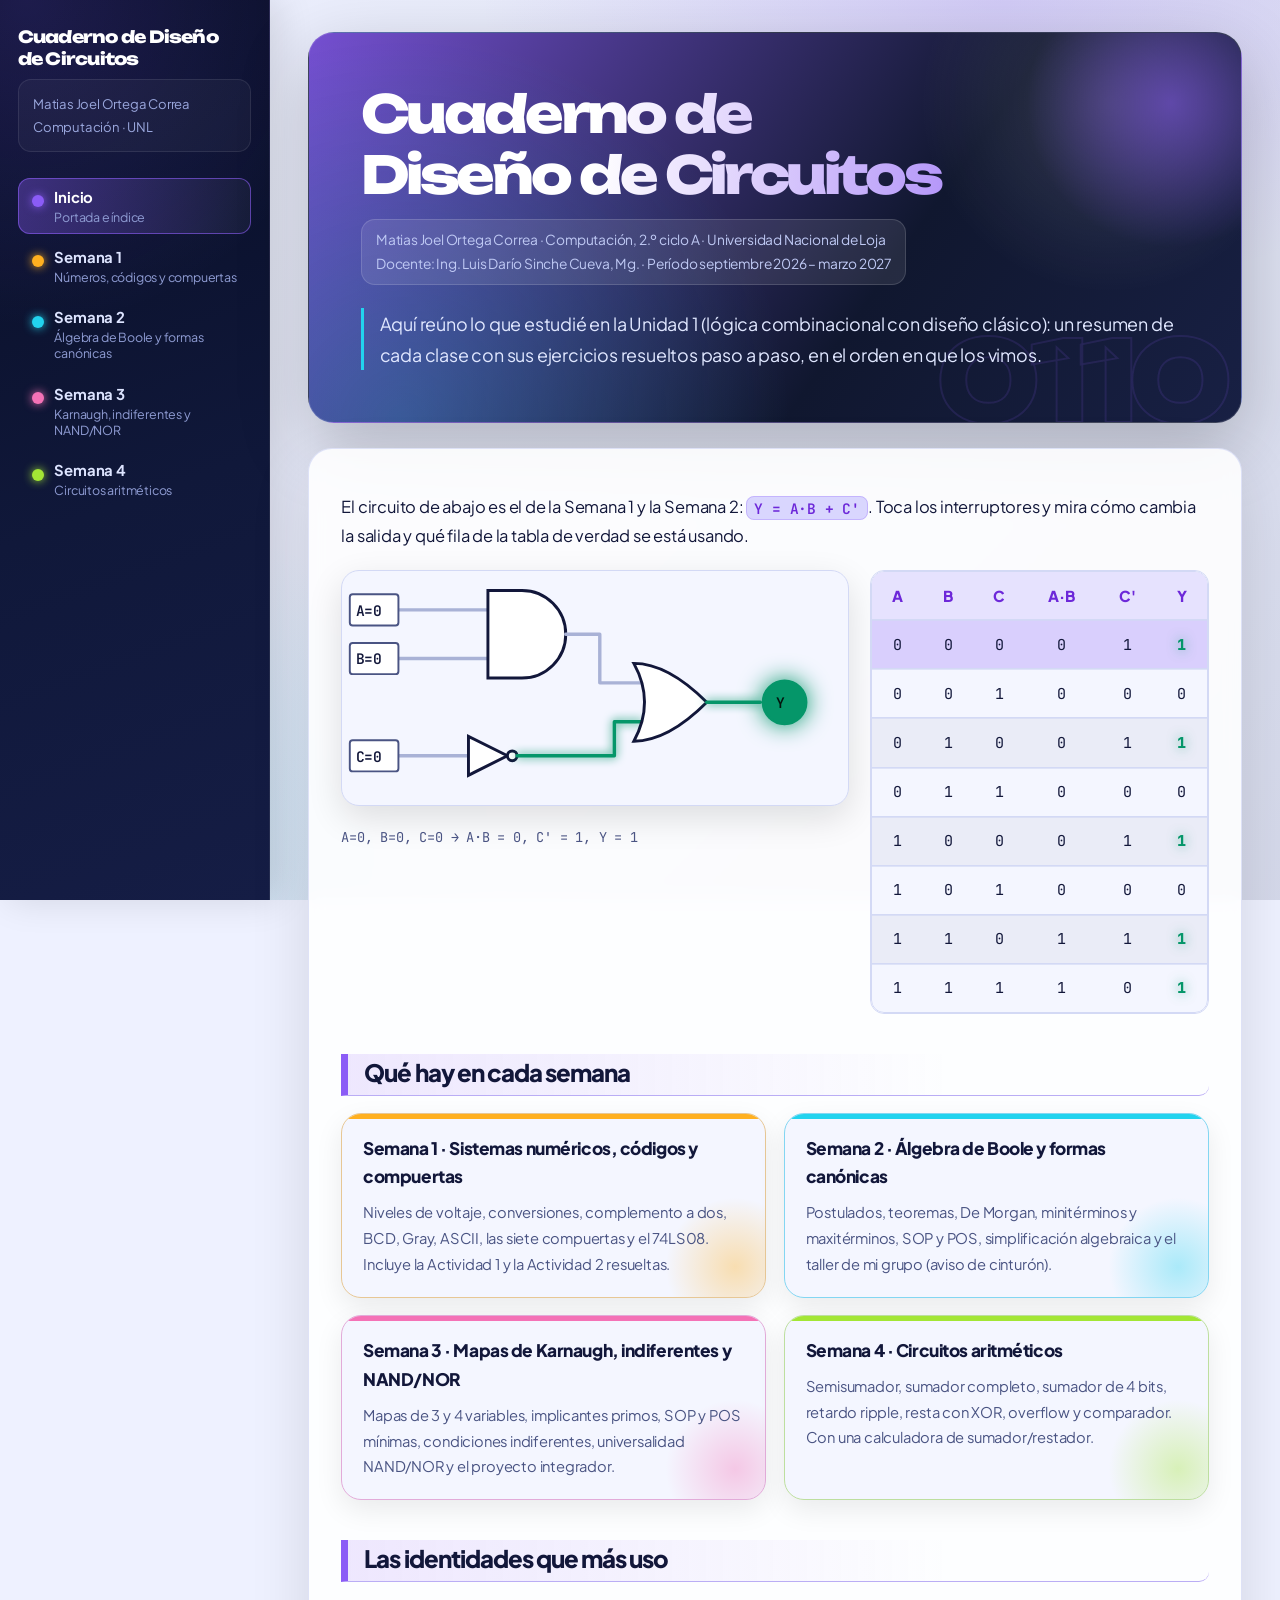
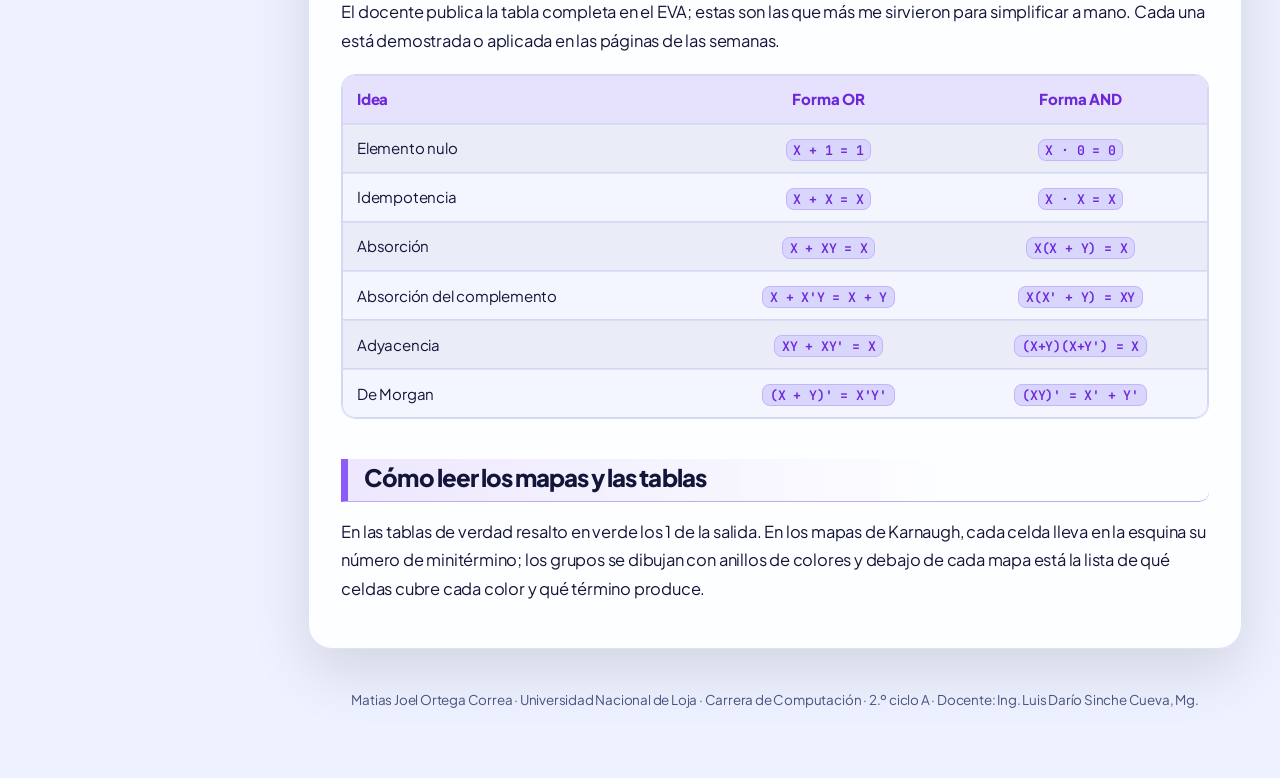
==== index.html @ 9ac65015 "Add files via upload" ====
<!DOCTYPE html>
<html lang="es">
<head>
<meta charset="utf-8">
<meta name="viewport" content="width=device-width, initial-scale=1">
<title>Inicio · Cuaderno de Diseño de Circuitos</title>
<meta name="description" content="Cuaderno de resumen de Diseño de Circuitos (UNL, Computación): Unidad 1, semanas 1 a 4, con ejercicios resueltos.">
<link rel="preconnect" href="https://fonts.googleapis.com">
<link rel="preconnect" href="https://fonts.gstatic.com" crossorigin>
<link href="https://fonts.googleapis.com/css2?family=JetBrains+Mono:wght@400;600;800&family=Plus+Jakarta+Sans:wght@400;500;700;800&family=Unbounded:wght@600;800&display=swap" rel="stylesheet">
<link rel="stylesheet" href="assets/style.css">
</head>
<body class="w0">
<div class="layout">
<aside class="side">
<a class="brand" href="index.html">Cuaderno de Diseño de Circuitos</a>
<p class="who">Matias Joel Ortega Correa<br>Computación · UNL</p>
<nav aria-label="Semanas"><a href="index.html" aria-current="page">Inicio<small>Portada e índice</small></a><a href="semana-1.html">Semana 1<small>Números, códigos y compuertas</small></a><a href="semana-2.html">Semana 2<small>Álgebra de Boole y formas canónicas</small></a><a href="semana-3.html">Semana 3<small>Karnaugh, indiferentes y NAND/NOR</small></a><a href="semana-4.html">Semana 4<small>Circuitos aritméticos</small></a></nav>
</aside>
<div class="main">
<main class="sheet">
<header class="banner"><span class="num" aria-hidden="true">0110</span><h1>Cuaderno de Diseño de Circuitos</h1>
<p class="meta">Matias Joel Ortega Correa · Computación, 2.º ciclo A · Universidad Nacional de Loja<br>Docente: Ing. Luis Darío Sinche Cueva, Mg. · Período septiembre 2026 – marzo 2027</p>
<p class="lead">Aquí reúno lo que estudié en la Unidad 1 (lógica combinacional con diseño clásico): un resumen de cada clase con sus ejercicios resueltos paso a paso, en el orden en que los vimos.</p></header><div class="content">
<p>El circuito de abajo es el de la Semana 1 y la Semana 2: <code class="e">Y = A·B + C'</code>. Toca los interruptores y mira cómo cambia la salida y qué fila de la tabla de verdad se está usando.</p>

<div class="hero" id="hero">
<div>
<svg viewBox="0 0 520 240" role="group" aria-label="Circuito Y = A·B + C'. Cada interruptor se puede activar con clic o con Enter.">
  <polyline id="wA" class="w" points="58,40 150,40"/>
  <polyline id="wB" class="w" points="58,90 150,90"/>
  <polyline id="wC" class="w" points="58,190 130,190"/>
  <path class="g" d="M150,20 H185 A45,45 0 0 1 185,110 H150 Z"/>
  <polyline id="wAB" class="w" points="230,65 265,65 265,115 308,115"/>
  <path class="g" d="M130,170 L130,210 L170,190 Z"/>
  <circle class="g" cx="175" cy="190" r="5"/>
  <polyline id="wNC" class="w" points="180,190 280,190 280,155 308,155"/>
  <path class="g" d="M300,95 Q335,95 375,135 Q335,175 300,175 Q322,135 300,95 Z"/>
  <polyline id="wY" class="w" points="375,135 430,135"/>
  <circle id="lamp" class="lamp" cx="455" cy="135" r="22"/>
  <text x="446" y="141">Y</text>
  <g class="sw" id="swA" data-v="A" role="switch" aria-checked="false" aria-label="Entrada A" tabindex="0"><rect x="8" y="24" width="50" height="32" rx="3"/><text x="14" y="46">A=0</text></g>
  <g class="sw" id="swB" data-v="B" role="switch" aria-checked="false" aria-label="Entrada B" tabindex="0"><rect x="8" y="74" width="50" height="32" rx="3"/><text x="14" y="96">B=0</text></g>
  <g class="sw" id="swC" data-v="C" role="switch" aria-checked="false" aria-label="Entrada C" tabindex="0"><rect x="8" y="174" width="50" height="32" rx="3"/><text x="14" y="196">C=0</text></g>
</svg><p class="read" id="hero-read" aria-live="polite"></p></div>
<div><div class="wide"><table class="tt" id="hero-tt"><tr><th>A</th><th>B</th><th>C</th><th>A·B</th><th>C'</th><th>Y</th></tr><tr data-i="0"><td>0</td><td>0</td><td>0</td><td>0</td><td>1</td><td class="one">1</td></tr><tr data-i="1"><td>0</td><td>0</td><td>1</td><td>0</td><td>0</td><td>0</td></tr><tr data-i="2"><td>0</td><td>1</td><td>0</td><td>0</td><td>1</td><td class="one">1</td></tr><tr data-i="3"><td>0</td><td>1</td><td>1</td><td>0</td><td>0</td><td>0</td></tr><tr data-i="4"><td>1</td><td>0</td><td>0</td><td>0</td><td>1</td><td class="one">1</td></tr><tr data-i="5"><td>1</td><td>0</td><td>1</td><td>0</td><td>0</td><td>0</td></tr><tr data-i="6"><td>1</td><td>1</td><td>0</td><td>1</td><td>1</td><td class="one">1</td></tr><tr data-i="7"><td>1</td><td>1</td><td>1</td><td>1</td><td>0</td><td class="one">1</td></tr></table></div></div>
</div>
<h2>Qué hay en cada semana</h2>
<ul class="index-list"><li><a href="semana-1.html">Semana 1 · Sistemas numéricos, códigos y compuertas</a><p>Niveles de voltaje, conversiones, complemento a dos, BCD, Gray, ASCII, las siete compuertas y el 74LS08. Incluye la Actividad 1 y la Actividad 2 resueltas.</p></li><li><a href="semana-2.html">Semana 2 · Álgebra de Boole y formas canónicas</a><p>Postulados, teoremas, De Morgan, minitérminos y maxitérminos, SOP y POS, simplificación algebraica y el taller de mi grupo (aviso de cinturón).</p></li><li><a href="semana-3.html">Semana 3 · Mapas de Karnaugh, indiferentes y NAND/NOR</a><p>Mapas de 3 y 4 variables, implicantes primos, SOP y POS mínimas, condiciones indiferentes, universalidad NAND/NOR y el proyecto integrador.</p></li><li><a href="semana-4.html">Semana 4 · Circuitos aritméticos</a><p>Semisumador, sumador completo, sumador de 4 bits, retardo ripple, resta con XOR, overflow y comparador. Con una calculadora de sumador/restador.</p></li></ul>
<h2>Las identidades que más uso</h2>
<p>El docente publica la tabla completa en el EVA; estas son las que más me sirvieron para simplificar a mano. Cada una está demostrada o aplicada en las páginas de las semanas.</p>

<div class="wide"><table>
<tr><th class="l">Idea</th><th>Forma OR</th><th>Forma AND</th></tr>
<tr><td class="l">Elemento nulo</td><td><code class="e">X + 1 = 1</code></td><td><code class="e">X · 0 = 0</code></td></tr>
<tr><td class="l">Idempotencia</td><td><code class="e">X + X = X</code></td><td><code class="e">X · X = X</code></td></tr>
<tr><td class="l">Absorción</td><td><code class="e">X + XY = X</code></td><td><code class="e">X(X + Y) = X</code></td></tr>
<tr><td class="l">Absorción del complemento</td><td><code class="e">X + X'Y = X + Y</code></td><td><code class="e">X(X' + Y) = XY</code></td></tr>
<tr><td class="l">Adyacencia</td><td><code class="e">XY + XY' = X</code></td><td><code class="e">(X+Y)(X+Y') = X</code></td></tr>
<tr><td class="l">De Morgan</td><td><code class="e">(X + Y)' = X'Y'</code></td><td><code class="e">(XY)' = X' + Y'</code></td></tr>
</table></div>
<h2>Cómo leer los mapas y las tablas</h2>
<p>En las tablas de verdad resalto en verde los 1 de la salida. En los mapas de Karnaugh, cada celda lleva en la esquina su número de minitérmino; los grupos se dibujan con anillos de colores y debajo de cada mapa está la lista de qué celdas cubre cada color y qué término produce.</p>
</div>
</main>
<footer class="pie">Matias Joel Ortega Correa · Universidad Nacional de Loja · Carrera de Computación · 2.º ciclo A · Docente: Ing. Luis Darío Sinche Cueva, Mg.</footer>
</div>
</div>
<script src="assets/app.js"></script>
</body>
</html>
---- assets/style.css ----
:root{
  --bg:#080C1C; --panel:#0F1530; --panel2:#161E42; --ink:#EAEEFF; --ink2:#A3AEDD; --rule:#27306A;
  --on:#34D399; --off:#4A5588; --warn:#FB7185; --sig:#7DB4FF; --code:#1B2552;
  --font-body:"Plus Jakarta Sans", system-ui, -apple-system, "Segoe UI", sans-serif;
  --font-display:"Unbounded", "Plus Jakarta Sans", system-ui, sans-serif;
  --font-mono:"JetBrains Mono", ui-monospace, Consolas, "Courier New", monospace;
}
@media (prefers-color-scheme: light){
  :root{
    --bg:#EEF1FF; --panel:#FFFFFF; --panel2:#F4F6FF; --ink:#12173A; --ink2:#4A5483; --rule:#D3D9F5;
    --on:#059669; --off:#A9B2D6; --warn:#E11D48; --sig:#2563EB; --code:#E6EAFF;
  }
}
body{--acc:#8B5CF6; --acc2:#22D3EE; --acc-t:var(--acc)}
body.w1{--acc:#FFB020; --acc2:#FF6B3D}
body.w2{--acc:#22D3EE; --acc2:#6366F1}
body.w3{--acc:#F472B6; --acc2:#A855F7}
body.w4{--acc:#A3E635; --acc2:#22D3EE}
@media (prefers-color-scheme: light){
  body{--acc-t:#6D28D9}
  body.w1{--acc-t:#B45309} body.w2{--acc-t:#0E7490} body.w3{--acc-t:#BE185D} body.w4{--acc-t:#4D7C0F}
}
*{box-sizing:border-box}
html{scroll-padding-top:1rem; scroll-behavior:smooth}
body{
  margin:0; color:var(--ink); background:var(--bg);
  background-image:radial-gradient(900px 500px at 85% -5%, color-mix(in srgb,var(--acc) 16%,transparent), transparent 70%),
                   radial-gradient(700px 500px at 0% 100%, color-mix(in srgb,var(--acc2) 12%,transparent), transparent 70%);
  background-attachment:fixed;
  font-family:var(--font-body); font-size:1.03rem; line-height:1.75;
}
.layout{display:grid; grid-template-columns:270px minmax(0,1fr); min-height:100vh}
/* barra lateral */
.side{
  position:sticky; top:0; align-self:start; height:100vh; overflow:auto; padding:1.6rem 1.1rem;
  background:linear-gradient(180deg,#0A1030,#141C48); color:#DDE4FF; border-right:1px solid rgba(255,255,255,.08);
}
.side .brand{display:block; color:#fff; text-decoration:none; font-family:var(--font-display); font-weight:800; font-size:1rem; line-height:1.35}
.side .who{font-size:.82rem; color:#9AA7DD; margin:.5rem 0 1.6rem}
.side nav a{
  position:relative; display:block; padding:.6rem .8rem .6rem 2.3rem; margin:.25rem 0; border-radius:12px;
  color:#DDE4FF; text-decoration:none; font-weight:700; font-size:.93rem; line-height:1.3;
}
.side nav a small{display:block; font-weight:400; color:#8F9CD3; font-size:.78rem; margin-top:.1rem}
.side nav a::before{content:""; position:absolute; left:.9rem; top:1.05rem; width:.75rem; height:.75rem; border-radius:50%; background:var(--d,#8B5CF6); box-shadow:0 0 10px var(--d,#8B5CF6)}
.side nav a:nth-child(1){--d:#8B5CF6} .side nav a:nth-child(2){--d:#FFB020} .side nav a:nth-child(3){--d:#22D3EE}
.side nav a:nth-child(4){--d:#F472B6} .side nav a:nth-child(5){--d:#A3E635}
.side nav a:hover{background:rgba(255,255,255,.07)}
.side nav a[aria-current="page"]{background:linear-gradient(90deg,color-mix(in srgb,var(--d) 35%,transparent),rgba(255,255,255,.04)); color:#fff; box-shadow:inset 0 0 0 1px color-mix(in srgb,var(--d) 60%,transparent)}
a:focus-visible,.sw:focus-visible,button:focus-visible,input:focus-visible,select:focus-visible{outline:3px solid var(--acc); outline-offset:3px}
.main{padding:1.6rem clamp(.8rem,3vw,2.4rem) 3rem; min-width:0}
.sheet{max-width:940px; margin:0 auto}
/* banner */
.banner{
  position:relative; overflow:hidden; border-radius:26px; padding:clamp(1.6rem,5vw,3.2rem); margin-bottom:1.6rem; color:#fff;
  background:
    url("data:image/svg+xml,%3Csvg xmlns='http://www.w3.org/2000/svg' width='260' height='260' viewBox='0 0 260 260' fill='none' stroke='white' stroke-opacity='.10' stroke-width='2'%3E%3Cpath d='M0 40h70l20 20h60M0 120h40l30 30h90l20-20h40M60 260v-60l20-20h80M200 0v50l20 20h40'/%3E%3Ccircle cx='70' cy='40' r='5'/%3E%3Ccircle cx='160' cy='60' r='5'/%3E%3Ccircle cx='160' cy='150' r='5'/%3E%3Ccircle cx='160' cy='180' r='5'/%3E%3C/svg%3E"),
    linear-gradient(125deg,#0B1236 0%,#1B1766 52%,color-mix(in srgb,var(--acc2) 70%,#1B1766) 130%);
  border:1px solid rgba(255,255,255,.14); box-shadow:0 20px 60px -20px color-mix(in srgb,var(--acc) 55%,transparent);
}
.banner::after{content:""; position:absolute; right:-80px; top:-80px; width:300px; height:300px; border-radius:50%; background:radial-gradient(circle,color-mix(in srgb,var(--acc) 55%,transparent),transparent 68%); pointer-events:none}
.banner .num{
  position:absolute; right:1.2rem; bottom:-.9rem; font-family:var(--font-display); font-weight:800; line-height:1;
  font-size:clamp(5rem,16vw,10rem); color:transparent; -webkit-text-stroke:2px color-mix(in srgb,var(--acc) 75%,transparent); opacity:.55; pointer-events:none; user-select:none
}
.banner>*:not(.num){position:relative; z-index:1}
h1{
  font-family:var(--font-display); font-weight:800; font-size:clamp(1.7rem,4.6vw,2.9rem); line-height:1.12; margin:0 0 .9rem; letter-spacing:-.01em;
  background:linear-gradient(95deg,#fff 30%,var(--acc)); -webkit-background-clip:text; background-clip:text; color:transparent;
}
.banner .meta{display:inline-block; font-size:.86rem; color:#C9D3FF; background:rgba(255,255,255,.09); border:1px solid rgba(255,255,255,.14); border-radius:14px; padding:.5rem .9rem; margin:0 0 1rem; max-width:62ch}
.banner .lead{font-size:1.12rem; color:#E7ECFF; max-width:60ch; margin:.4rem 0 0}
/* contenido */
.content{background:var(--panel); border:1px solid var(--rule); border-radius:26px; padding:clamp(1.2rem,4vw,2.6rem); box-shadow:0 24px 60px -35px #000}
h2,h3{font-family:var(--font-body); line-height:1.25; color:var(--ink)}
h2{
  font-size:1.5rem; font-weight:800; margin:3rem 0 1rem; padding:.15rem 0 .15rem 1rem; border-left:7px solid var(--acc);
  background:linear-gradient(90deg,color-mix(in srgb,var(--acc) 14%,transparent),transparent 70%); border-radius:0 10px 10px 0;
}
.content>h2:first-child{margin-top:.2rem}
h3{font-size:1.1rem; font-weight:800; margin:1.9rem 0 .5rem; color:var(--acc-t)}
p{margin:.75rem 0; max-width:72ch}
.meta{color:var(--ink2); font-size:.9rem}
a{color:var(--sig)}
strong{color:var(--ink)}
code,.e{
  font-family:var(--font-mono); font-size:.88em; font-weight:600; white-space:nowrap; padding:.12em .5em; border-radius:8px;
  color:var(--acc-t); background:color-mix(in srgb,var(--acc) 14%,var(--code)); border:1px solid color-mix(in srgb,var(--acc) 28%,transparent);
}
pre{font-family:var(--font-mono); font-size:.88rem; line-height:1.6; background:var(--panel2); border:1px solid var(--rule); border-left:5px solid var(--acc2); border-radius:14px; padding:1rem 1.2rem; overflow-x:auto}
pre code{background:none; border:0; padding:0; white-space:pre; color:var(--ink)}
.wide{overflow-x:auto; margin:1.1rem 0; border-radius:14px; border:1px solid var(--rule)}
table{border-collapse:collapse; width:100%; font-size:.94rem}
th,td{padding:.5rem .8rem; text-align:center; border-bottom:1px solid var(--rule)}
th{background:color-mix(in srgb,var(--acc) 82%,var(--acc2)); color:#0A0F1F; font-weight:800}
td.l,th.l{text-align:left}
tr:last-child td{border-bottom:0}
tbody tr:nth-child(even) td,table tr:nth-child(even) td{background:color-mix(in srgb,var(--ink) 4%,transparent)}
table.tt td{font-family:var(--font-mono)}
table.tt td.one{color:var(--on); font-weight:800; text-shadow:0 0 12px color-mix(in srgb,var(--on) 70%,transparent)}
table.tt tr.hl td{background:color-mix(in srgb,var(--acc) 26%,transparent)}
/* ejercicios */
.ej{
  position:relative; margin:2rem 0; padding:1.2rem 1.5rem 1.3rem; border-radius:20px;
  background:linear-gradient(160deg,color-mix(in srgb,var(--acc) 11%,var(--panel2)),var(--panel2) 55%);
  border:1px solid color-mix(in srgb,var(--acc) 40%,var(--rule)); box-shadow:0 18px 40px -28px var(--acc);
}
.ej::before{content:""; position:absolute; left:1.5rem; right:1.5rem; top:-1px; height:4px; border-radius:0 0 6px 6px; background:linear-gradient(90deg,var(--acc),var(--acc2))}
.ej .src{display:inline-block; margin:.3rem 0 0; padding:.15rem .75rem; font-size:.78rem; font-weight:800; border-radius:999px; background:var(--acc); color:#0A0F1F}
.ej>h3{margin:.55rem 0 .5rem; font-size:1.2rem; color:var(--ink)}
.ej .wide,.ej pre{background:var(--panel)}
.nota{margin:1.3rem 0; padding:.85rem 1.1rem; border-radius:14px; background:color-mix(in srgb,var(--sig) 13%,transparent); border:1px solid color-mix(in srgb,var(--sig) 40%,transparent); color:var(--ink)}
.nota p{margin:0}
.ok{color:var(--on); font-weight:700} .bad{color:var(--warn); font-weight:700}
.cols{display:grid; grid-template-columns:repeat(auto-fit,minmax(270px,1fr)); gap:1.2rem}
.cols>div{min-width:0; background:var(--panel2); border:1px solid var(--rule); border-radius:16px; padding:.4rem 1.2rem 1rem}
ul,ol{max-width:72ch; padding-left:1.4rem}
li{margin:.3rem 0}
li::marker{color:var(--acc-t); font-weight:800}
/* portada */
.hero{margin:1.2rem 0 2rem; display:grid; grid-template-columns:minmax(0,1.5fr) minmax(0,1fr); gap:1.3rem; align-items:start}
@media (max-width:780px){.hero{grid-template-columns:1fr}}
.hero svg{width:100%; height:auto; background:var(--panel2); border:1px solid var(--rule); border-radius:18px}
.hero .wide{margin:0}
.hero .read{font-family:var(--font-mono); font-size:.85rem; min-height:3.2em; margin:.7rem 0 0; color:var(--ink2)}
svg .w{stroke:var(--off); stroke-width:3.5; fill:none; stroke-linejoin:round; stroke-linecap:round}
svg .w.on{stroke:var(--on); filter:drop-shadow(0 0 5px var(--on))}
svg .g{stroke:var(--ink); stroke-width:3; fill:var(--panel)}
svg text{font-family:var(--font-mono); fill:var(--ink); font-size:15px; font-weight:600}
.sw{cursor:pointer}
.sw rect{fill:var(--panel); stroke:var(--ink2); stroke-width:2}
.sw.on rect{fill:var(--on); stroke:var(--on); filter:drop-shadow(0 0 6px var(--on))}
.sw.on text{fill:#04140D}
.lamp{fill:var(--panel); stroke:var(--ink2); stroke-width:3}
.lamp.on{fill:var(--on); stroke:var(--on); filter:drop-shadow(0 0 12px var(--on))}
.lamp.on+text{fill:#04140D}
.index-list{list-style:none; padding:0; display:grid; grid-template-columns:repeat(auto-fit,minmax(280px,1fr)); gap:1.1rem; max-width:none}
.index-list li{
  position:relative; margin:0; padding:1.3rem 1.3rem 1.2rem; border-radius:20px; overflow:hidden; background:var(--panel2);
  border:1px solid color-mix(in srgb,var(--c) 45%,var(--rule)); transition:transform .2s, box-shadow .2s;
}
.index-list li:nth-child(1){--c:#FFB020} .index-list li:nth-child(2){--c:#22D3EE} .index-list li:nth-child(3){--c:#F472B6} .index-list li:nth-child(4){--c:#A3E635}
.index-list li::before{content:""; position:absolute; inset:0 0 auto 0; height:6px; background:var(--c)}
.index-list li::after{content:""; position:absolute; right:-40px; bottom:-40px; width:140px; height:140px; border-radius:50%; background:radial-gradient(circle,color-mix(in srgb,var(--c) 35%,transparent),transparent 70%)}
.index-list li:hover{transform:translateY(-4px); box-shadow:0 18px 40px -20px var(--c)}
.index-list a{position:static; font-weight:800; font-size:1.08rem; color:var(--ink); text-decoration:none; line-height:1.3}
.index-list a::before{content:""; position:absolute; inset:0; z-index:2}
.index-list p{color:var(--ink2); font-size:.92rem; margin:.5rem 0 0; position:relative; z-index:1}
/* mapas K */
.kmap{margin:0; width:auto}
.wide:has(.kmap){display:inline-block; max-width:100%; background:var(--panel2); padding:.5rem}
.kmap td,.kmap th{width:3.7rem; height:3.4rem; position:relative; font-family:var(--font-mono); font-size:1.2rem; padding:0; border:1px solid var(--rule); background:transparent}
.kmap th{background:transparent; color:var(--acc-t); font-size:.92rem; font-weight:800}
.kmap th.c{font-style:italic; font-weight:400; white-space:nowrap; width:5.6rem; color:var(--ink2)}
.kmap td{font-weight:800; color:var(--on)}
.kmap td.v0{color:var(--off); font-weight:400}
.kmap td.vX{color:var(--warn)}
.kmap td .i{position:absolute; top:2px; left:5px; font-size:.62rem; font-weight:400; color:var(--ink2)}
.leg{list-style:none; padding:0; margin:.6rem 0 1.2rem; font-size:.93rem}
.leg i{display:inline-block; width:1rem; height:1rem; margin-right:.55rem; vertical-align:-.15rem; border-radius:5px}
.flow{display:flex; flex-wrap:wrap; gap:.6rem; align-items:center; font-size:.9rem; margin:1.1rem 0}
.flow span{border:1px solid color-mix(in srgb,var(--acc) 50%,var(--rule)); padding:.45rem .85rem; border-radius:999px; background:var(--panel2)}
.flow b{color:var(--acc-t); font-weight:800}
/* herramientas */
.tool{
  margin:1.8rem 0; padding:1.2rem 1.4rem; border-radius:20px; background:var(--panel2);
  border:2px solid transparent; background-image:linear-gradient(var(--panel2),var(--panel2)),linear-gradient(120deg,var(--acc),var(--acc2));
  background-origin:border-box; background-clip:padding-box,border-box;
}
.tool h3{margin-top:0}
.tool label{display:inline-block; margin:.3rem 1rem .3rem 0; font-weight:700; font-size:.92rem}
.tool input,.tool select{font-family:var(--font-mono); font-size:1rem; padding:.45rem .7rem; margin-left:.3rem; border:1px solid var(--rule); background:var(--panel); color:var(--ink); border-radius:10px}
.tool input[type=text]{width:9rem} .tool input[type=number]{width:5.2rem}
.tool output,.tool .out{display:block; font-family:var(--font-mono); font-size:.93rem; margin-top:.8rem; line-height:1.7; color:var(--ink)}
.tool .wide{background:var(--panel)}
.pager{display:flex; justify-content:space-between; gap:1rem; margin-top:3rem}
.pager a{padding:.7rem 1.3rem; border-radius:999px; font-weight:800; text-decoration:none; color:#0A0F1F; background:linear-gradient(90deg,var(--acc),var(--acc2))}
.pager a:hover{filter:brightness(1.1)}
footer.pie{max-width:940px; margin:1.2rem auto 0; font-size:.84rem; color:var(--ink2); text-align:center}
@media (max-width:900px){
  .layout{grid-template-columns:1fr}
  .side{position:static; height:auto; padding:1rem}
  .side nav{display:flex; flex-wrap:wrap; gap:.3rem}
  .side nav a small{display:none}
  .side nav a{padding:.5rem .8rem .5rem 2rem; margin:0}
  .side nav a::before{top:.75rem}
  .side .who{margin-bottom:.8rem}
}
@media (prefers-reduced-motion: no-preference){ svg .w,.sw rect,.lamp{transition:stroke .15s, fill .15s} }
@media (prefers-reduced-motion: reduce){ html{scroll-behavior:auto} .index-list li{transition:none} }
@media print{ .side{display:none} .layout{display:block} body{background:#fff; color:#000} }


/* ─────────── Pulido visual para presentación ─────────── */
:root{
  --shadow-soft:0 24px 70px rgba(0,0,0,.22);
}
body{
  letter-spacing:-.012em;
  background-image:
    radial-gradient(ellipse 720px 420px at 78% 0%,color-mix(in srgb,var(--acc) 20%,transparent),transparent 72%),
    radial-gradient(ellipse 560px 440px at 8% 92%,color-mix(in srgb,var(--acc2) 13%,transparent),transparent 72%),
    linear-gradient(135deg,var(--bg),color-mix(in srgb,var(--bg) 88%,#18234e));
}
.side{
  background:
    radial-gradient(circle at 10% 0%,rgba(124,92,255,.18),transparent 35%),
    linear-gradient(160deg,#080D24 0%,#10183A 55%,#151D45 100%);
  box-shadow:8px 0 35px rgba(0,0,0,.12);
}
.side .brand{
  max-width:220px;
  font-size:1.05rem;
  letter-spacing:-.045em;
}
.side .who{
  padding:.8rem .9rem;
  border:1px solid rgba(255,255,255,.09);
  border-radius:13px;
  background:rgba(255,255,255,.035);
}
.side nav a{transition:background .2s,transform .2s}
.side nav a:hover{transform:translateX(3px)}
.main{padding-top:2rem}
.sheet{max-width:1020px}
.banner{
  border:1px solid rgba(255,255,255,.14);
  box-shadow:var(--shadow-soft);
  background:
    radial-gradient(circle at 86% 18%,rgba(255,255,255,.14),transparent 22%),
    radial-gradient(circle at 10% 100%,color-mix(in srgb,var(--acc2) 24%,transparent),transparent 42%),
    linear-gradient(125deg,color-mix(in srgb,var(--acc) 82%,#11152c),#10172f 62%,#182044);
}
.banner h1{
  max-width:16ch;
  font-size:clamp(1.8rem,4.3vw,3.25rem);
  line-height:1.16;
  letter-spacing:-.065em;
  text-wrap:balance;
}
.banner .lead{
  max-width:66ch;
  padding-left:1rem;
  border-left:3px solid var(--acc2);
  color:#e0e7ff;
}
.banner .meta{color:#bfc9f4}
.banner .num{
  opacity:.18;
  font-size:clamp(3.5rem,10vw,7rem);
  letter-spacing:-.1em;
}
.content{
  padding:clamp(1rem,3vw,2rem);
  border:1px solid color-mix(in srgb,var(--rule) 75%,transparent);
  border-radius:24px;
  background:color-mix(in srgb,var(--panel) 88%,transparent);
  box-shadow:0 22px 60px rgba(0,0,0,.12);
  backdrop-filter:blur(8px);
}
.content h2{
  margin-top:2.5rem;
  padding-bottom:.55rem;
  border-bottom:1px solid color-mix(in srgb,var(--acc) 35%,var(--rule));
  letter-spacing:-.04em;
}
.content h2:first-child{margin-top:.2rem}
.content h3{letter-spacing:-.025em}
.content p{max-width:78ch}
.content strong{color:var(--acc-t)}
.content blockquote{
  border-left:4px solid var(--acc);
  border-radius:0 12px 12px 0;
  background:var(--panel2);
  padding:.8rem 1.1rem;
}
.content hr{border:0;border-top:1px solid var(--rule);margin:2rem 0}
.content table{
  border-collapse:separate;
  border-spacing:0;
  overflow:hidden;
  border:1px solid var(--rule);
  border-radius:13px;
  background:var(--panel2);
}
.content th{
  background:color-mix(in srgb,var(--acc) 13%,var(--panel2));
  color:var(--acc-t);
  font-weight:800;
}
.content td,.content th{padding:.65rem .85rem}
.content tr+tr td{border-top:1px solid color-mix(in srgb,var(--rule) 65%,transparent)}
.content tr:hover td{background:color-mix(in srgb,var(--acc) 5%,var(--panel2))}
.nota{
  border-radius:14px;
  box-shadow:inset 0 0 0 1px color-mix(in srgb,var(--sig) 20%,transparent);
}
.hero svg{box-shadow:0 12px 35px rgba(0,0,0,.12)}
.index-list li{
  min-height:155px;
  box-shadow:0 10px 28px rgba(0,0,0,.08);
}
.index-list li::before{height:5px}
.index-list a{letter-spacing:-.025em}
.tool{box-shadow:0 12px 32px rgba(0,0,0,.08)}
.pager a{box-shadow:0 8px 22px color-mix(in srgb,var(--acc) 20%,transparent);transition:transform .2s,filter .2s}
.pager a:hover{transform:translateY(-2px)}
footer.pie{padding:1.2rem .5rem}
@media(max-width:900px){
  .side{box-shadow:0 8px 28px rgba(0,0,0,.16)}
  .side nav{padding-top:.3rem}
  .main{padding-top:1rem}
  .content{border-radius:18px}
}
@media(max-width:560px){
  body{font-size:.96rem}
  .banner{border-radius:20px}
  .banner h1{font-size:1.85rem}
  .banner .num{font-size:3.4rem}
  .content{padding:1rem}
  .content td,.content th{padding:.5rem .55rem}
  .pager a{padding:.6rem .85rem;font-size:.88rem}
}
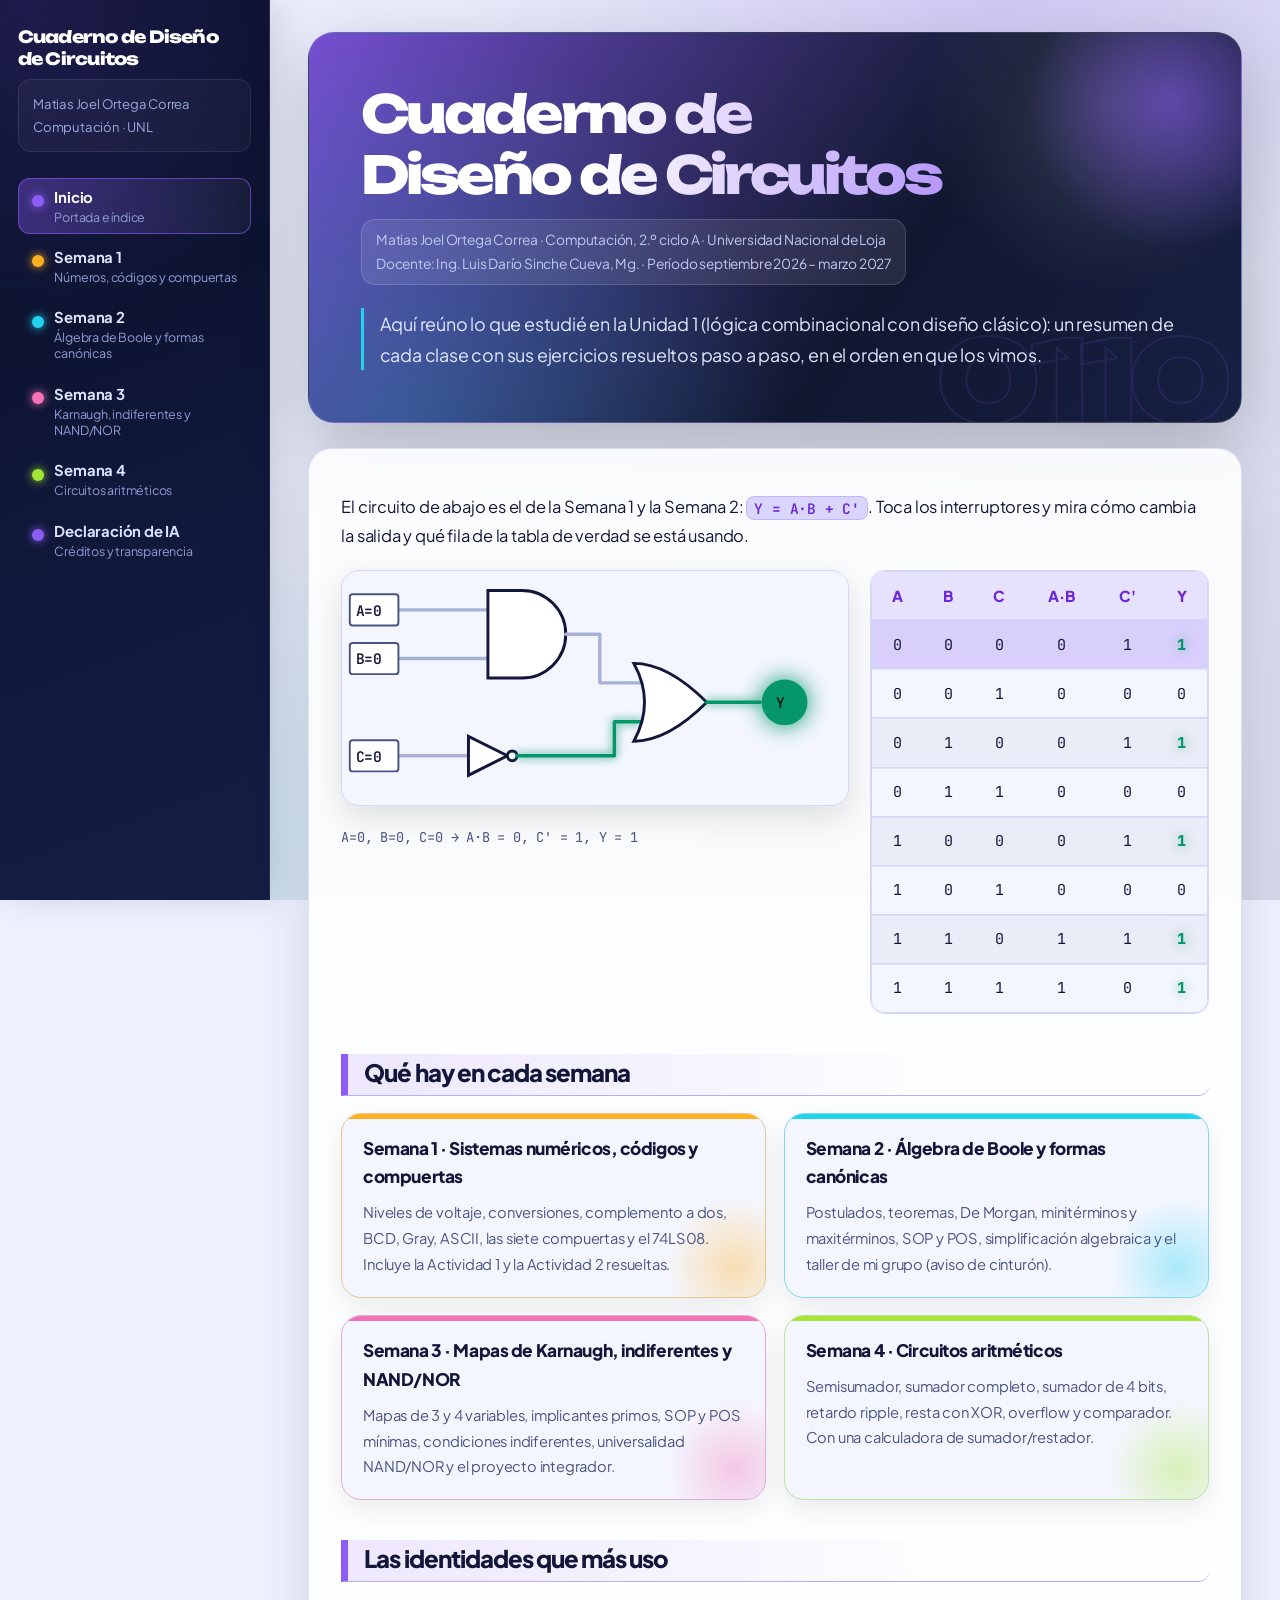
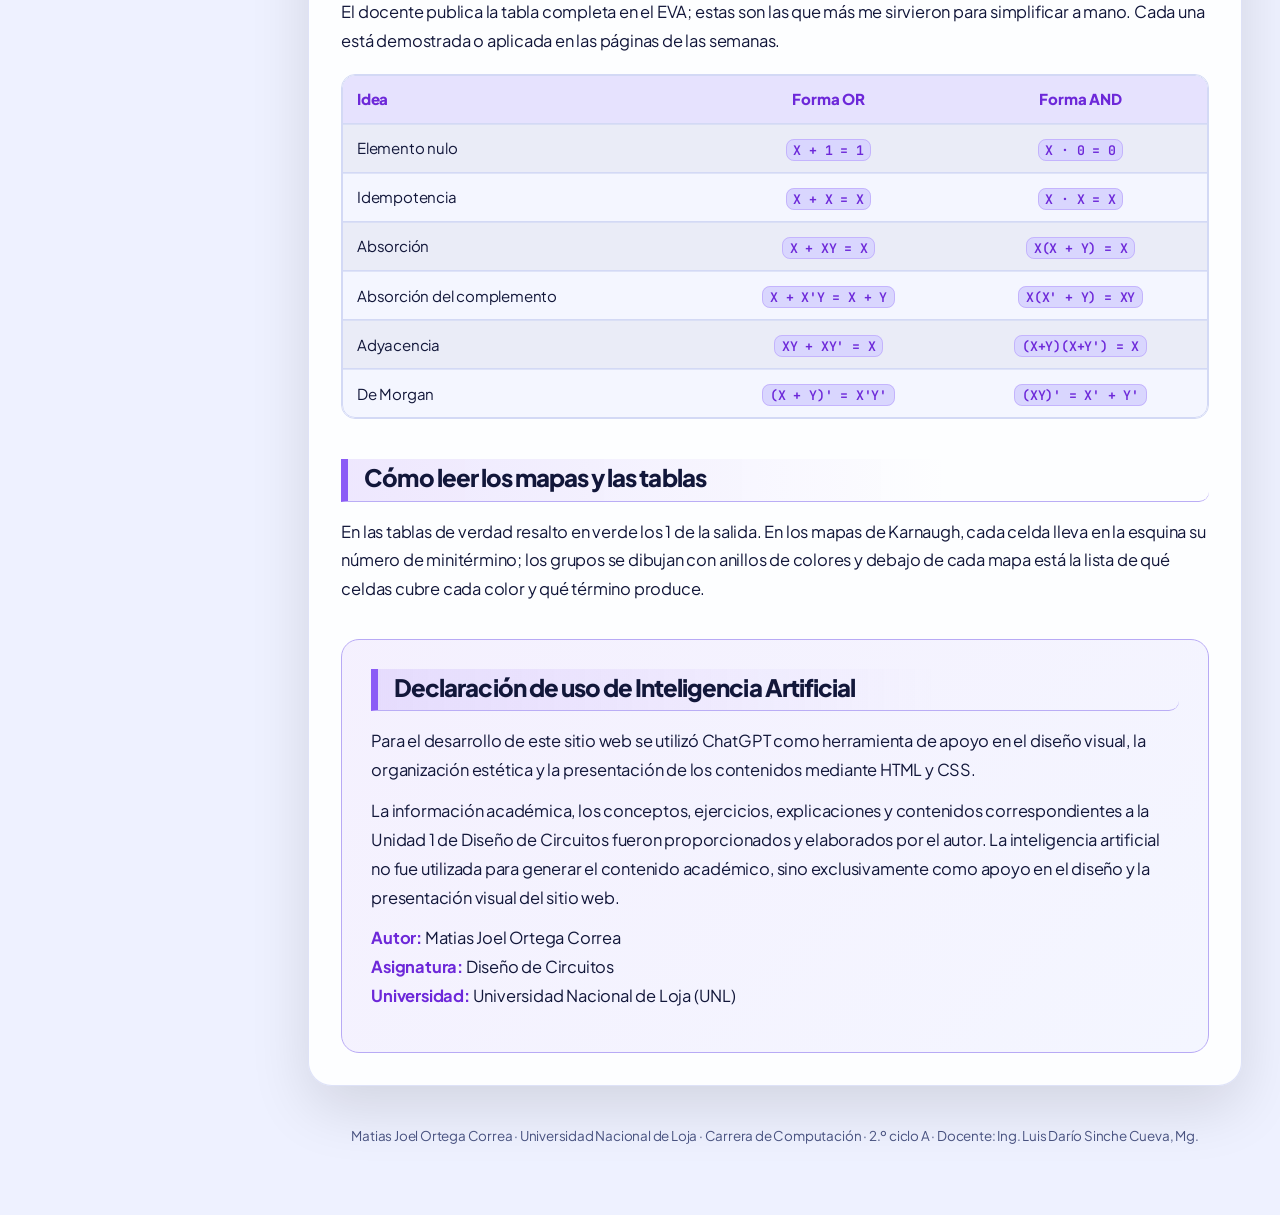
==== commit da81381c: "Add files via upload" ====
--- a/index.html
+++ b/index.html
@@ -15,7 +15,7 @@
 <aside class="side">
 <a class="brand" href="index.html">Cuaderno de Diseño de Circuitos</a>
 <p class="who">Matias Joel Ortega Correa<br>Computación · UNL</p>
-<nav aria-label="Semanas"><a href="index.html" aria-current="page">Inicio<small>Portada e índice</small></a><a href="semana-1.html">Semana 1<small>Números, códigos y compuertas</small></a><a href="semana-2.html">Semana 2<small>Álgebra de Boole y formas canónicas</small></a><a href="semana-3.html">Semana 3<small>Karnaugh, indiferentes y NAND/NOR</small></a><a href="semana-4.html">Semana 4<small>Circuitos aritméticos</small></a></nav>
+<nav aria-label="Semanas"><a href="index.html" aria-current="page">Inicio<small>Portada e índice</small></a><a href="semana-1.html">Semana 1<small>Números, códigos y compuertas</small></a><a href="semana-2.html">Semana 2<small>Álgebra de Boole y formas canónicas</small></a><a href="semana-3.html">Semana 3<small>Karnaugh, indiferentes y NAND/NOR</small></a><a href="semana-4.html">Semana 4<small>Circuitos aritméticos</small></a><a href="index.html#declaracion-ia">Declaración de IA<small>Créditos y transparencia</small></a></nav>
 </aside>
 <div class="main">
 <main class="sheet">
@@ -61,6 +61,13 @@
 </table></div>
 <h2>Cómo leer los mapas y las tablas</h2>
 <p>En las tablas de verdad resalto en verde los 1 de la salida. En los mapas de Karnaugh, cada celda lleva en la esquina su número de minitérmino; los grupos se dibujan con anillos de colores y debajo de cada mapa está la lista de qué celdas cubre cada color y qué término produce.</p>
+
+<section class="declaracion-ia" id="declaracion-ia">
+  <h2>Declaración de uso de Inteligencia Artificial</h2>
+  <p>Para el desarrollo de este sitio web se utilizó ChatGPT como herramienta de apoyo en el diseño visual, la organización estética y la presentación de los contenidos mediante HTML y CSS.</p>
+  <p>La información académica, los conceptos, ejercicios, explicaciones y contenidos correspondientes a la Unidad 1 de Diseño de Circuitos fueron proporcionados y elaborados por el autor. La inteligencia artificial no fue utilizada para generar el contenido académico, sino exclusivamente como apoyo en el diseño y la presentación visual del sitio web.</p>
+  <p><strong>Autor:</strong> Matias Joel Ortega Correa<br><strong>Asignatura:</strong> Diseño de Circuitos<br><strong>Universidad:</strong> Universidad Nacional de Loja (UNL)</p>
+</section>
 </div>
 </main>
 <footer class="pie">Matias Joel Ortega Correa · Universidad Nacional de Loja · Carrera de Computación · 2.º ciclo A · Docente: Ing. Luis Darío Sinche Cueva, Mg.</footer>
--- a/assets/style.css
+++ b/assets/style.css
@@ -321,3 +321,14 @@
   .content td,.content th{padding:.5rem .55rem}
   .pager a{padding:.6rem .85rem;font-size:.88rem}
 }
+
+
+/* Declaración de uso de IA */
+.declaracion-ia{
+  margin-top:2.2rem;padding:clamp(1.1rem,3vw,1.8rem);
+  border:1px solid color-mix(in srgb,var(--acc) 38%,var(--rule));
+  border-radius:18px;
+  background:linear-gradient(135deg,color-mix(in srgb,var(--acc) 9%,var(--panel)),var(--panel2));
+}
+.declaracion-ia h2{margin-top:0!important}
+.declaracion-ia p{max-width:75ch}
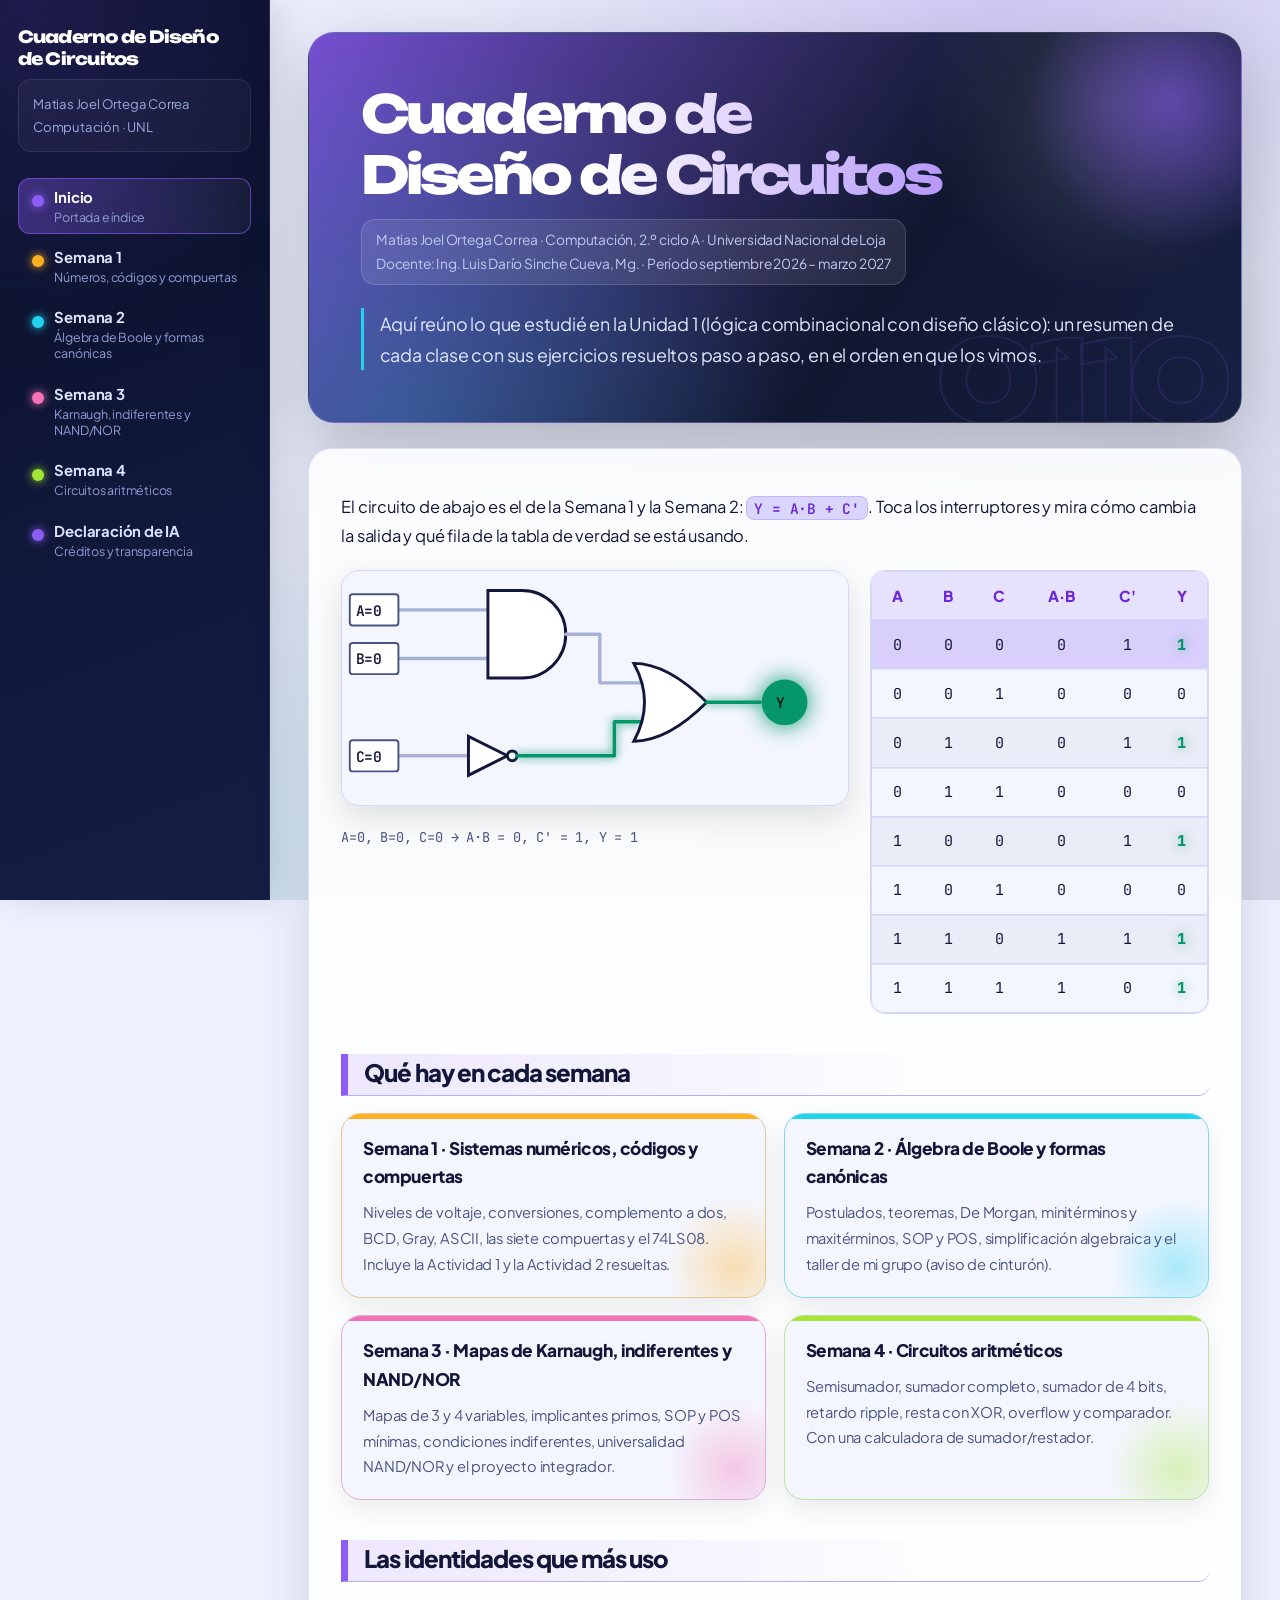
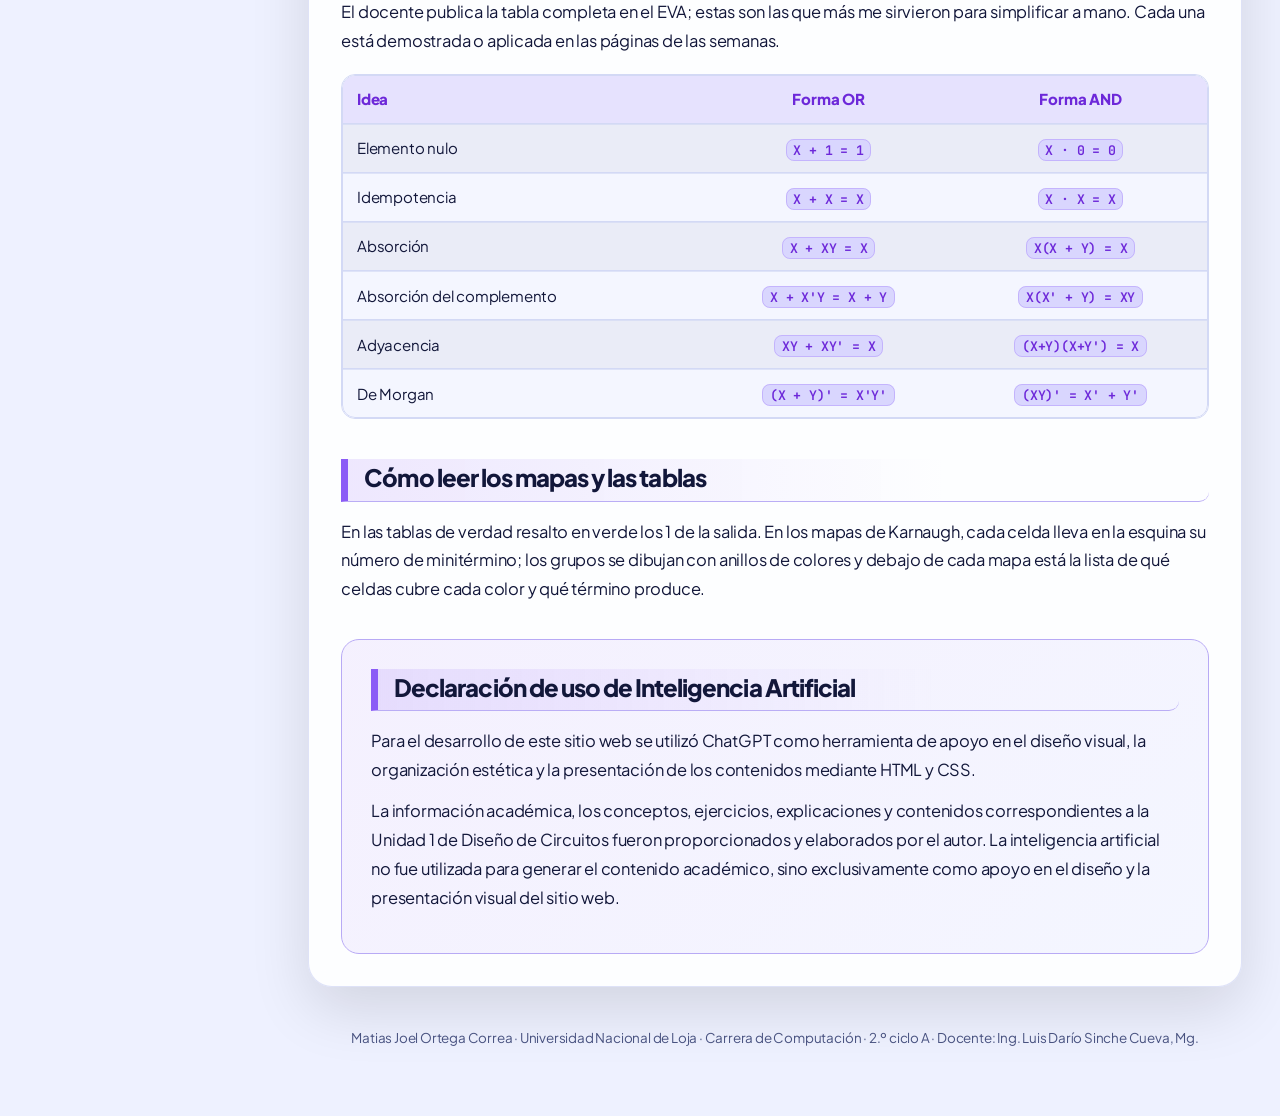
==== commit 8a0e416c: "Add files via upload" ====
--- a/index.html
+++ b/index.html
@@ -66,7 +66,6 @@
   <h2>Declaración de uso de Inteligencia Artificial</h2>
   <p>Para el desarrollo de este sitio web se utilizó ChatGPT como herramienta de apoyo en el diseño visual, la organización estética y la presentación de los contenidos mediante HTML y CSS.</p>
   <p>La información académica, los conceptos, ejercicios, explicaciones y contenidos correspondientes a la Unidad 1 de Diseño de Circuitos fueron proporcionados y elaborados por el autor. La inteligencia artificial no fue utilizada para generar el contenido académico, sino exclusivamente como apoyo en el diseño y la presentación visual del sitio web.</p>
-  <p><strong>Autor:</strong> Matias Joel Ortega Correa<br><strong>Asignatura:</strong> Diseño de Circuitos<br><strong>Universidad:</strong> Universidad Nacional de Loja (UNL)</p>
 </section>
 </div>
 </main>
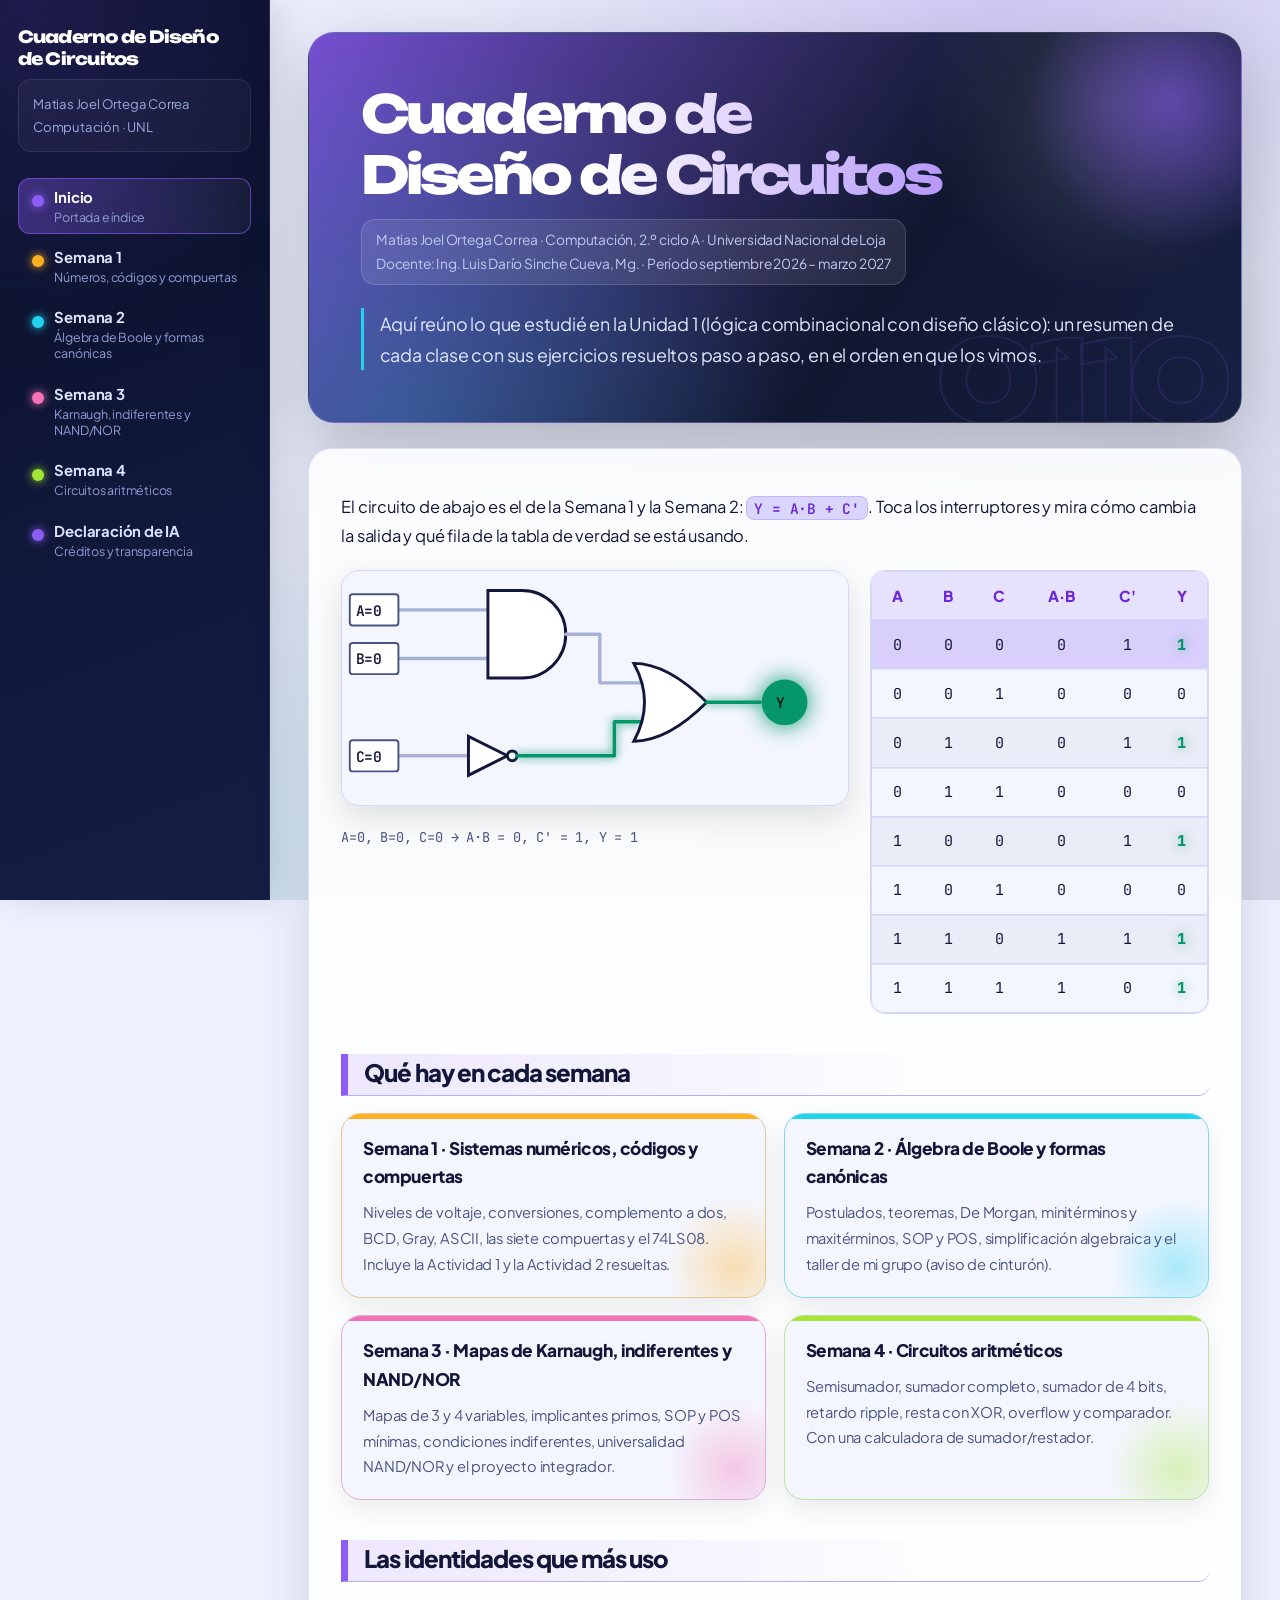
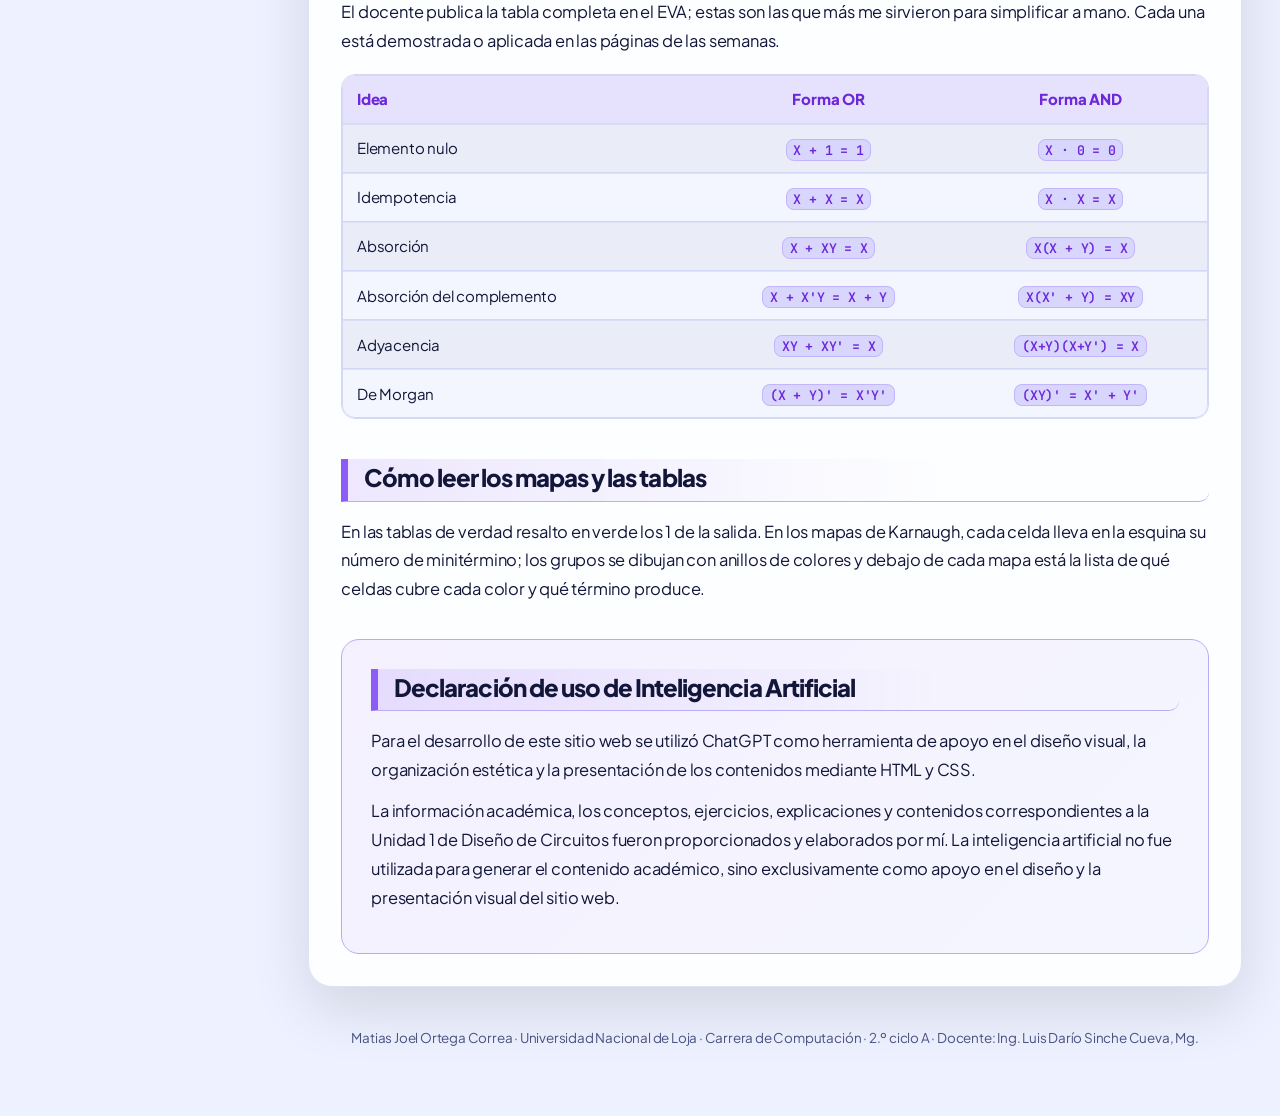
==== commit f68eb027: "Update authorship statement in index.html" ====
--- a/index.html
+++ b/index.html
@@ -65,7 +65,7 @@
 <section class="declaracion-ia" id="declaracion-ia">
   <h2>Declaración de uso de Inteligencia Artificial</h2>
   <p>Para el desarrollo de este sitio web se utilizó ChatGPT como herramienta de apoyo en el diseño visual, la organización estética y la presentación de los contenidos mediante HTML y CSS.</p>
-  <p>La información académica, los conceptos, ejercicios, explicaciones y contenidos correspondientes a la Unidad 1 de Diseño de Circuitos fueron proporcionados y elaborados por el autor. La inteligencia artificial no fue utilizada para generar el contenido académico, sino exclusivamente como apoyo en el diseño y la presentación visual del sitio web.</p>
+  <p>La información académica, los conceptos, ejercicios, explicaciones y contenidos correspondientes a la Unidad 1 de Diseño de Circuitos fueron proporcionados y elaborados por mí. La inteligencia artificial no fue utilizada para generar el contenido académico, sino exclusivamente como apoyo en el diseño y la presentación visual del sitio web.</p>
 </section>
 </div>
 </main>
